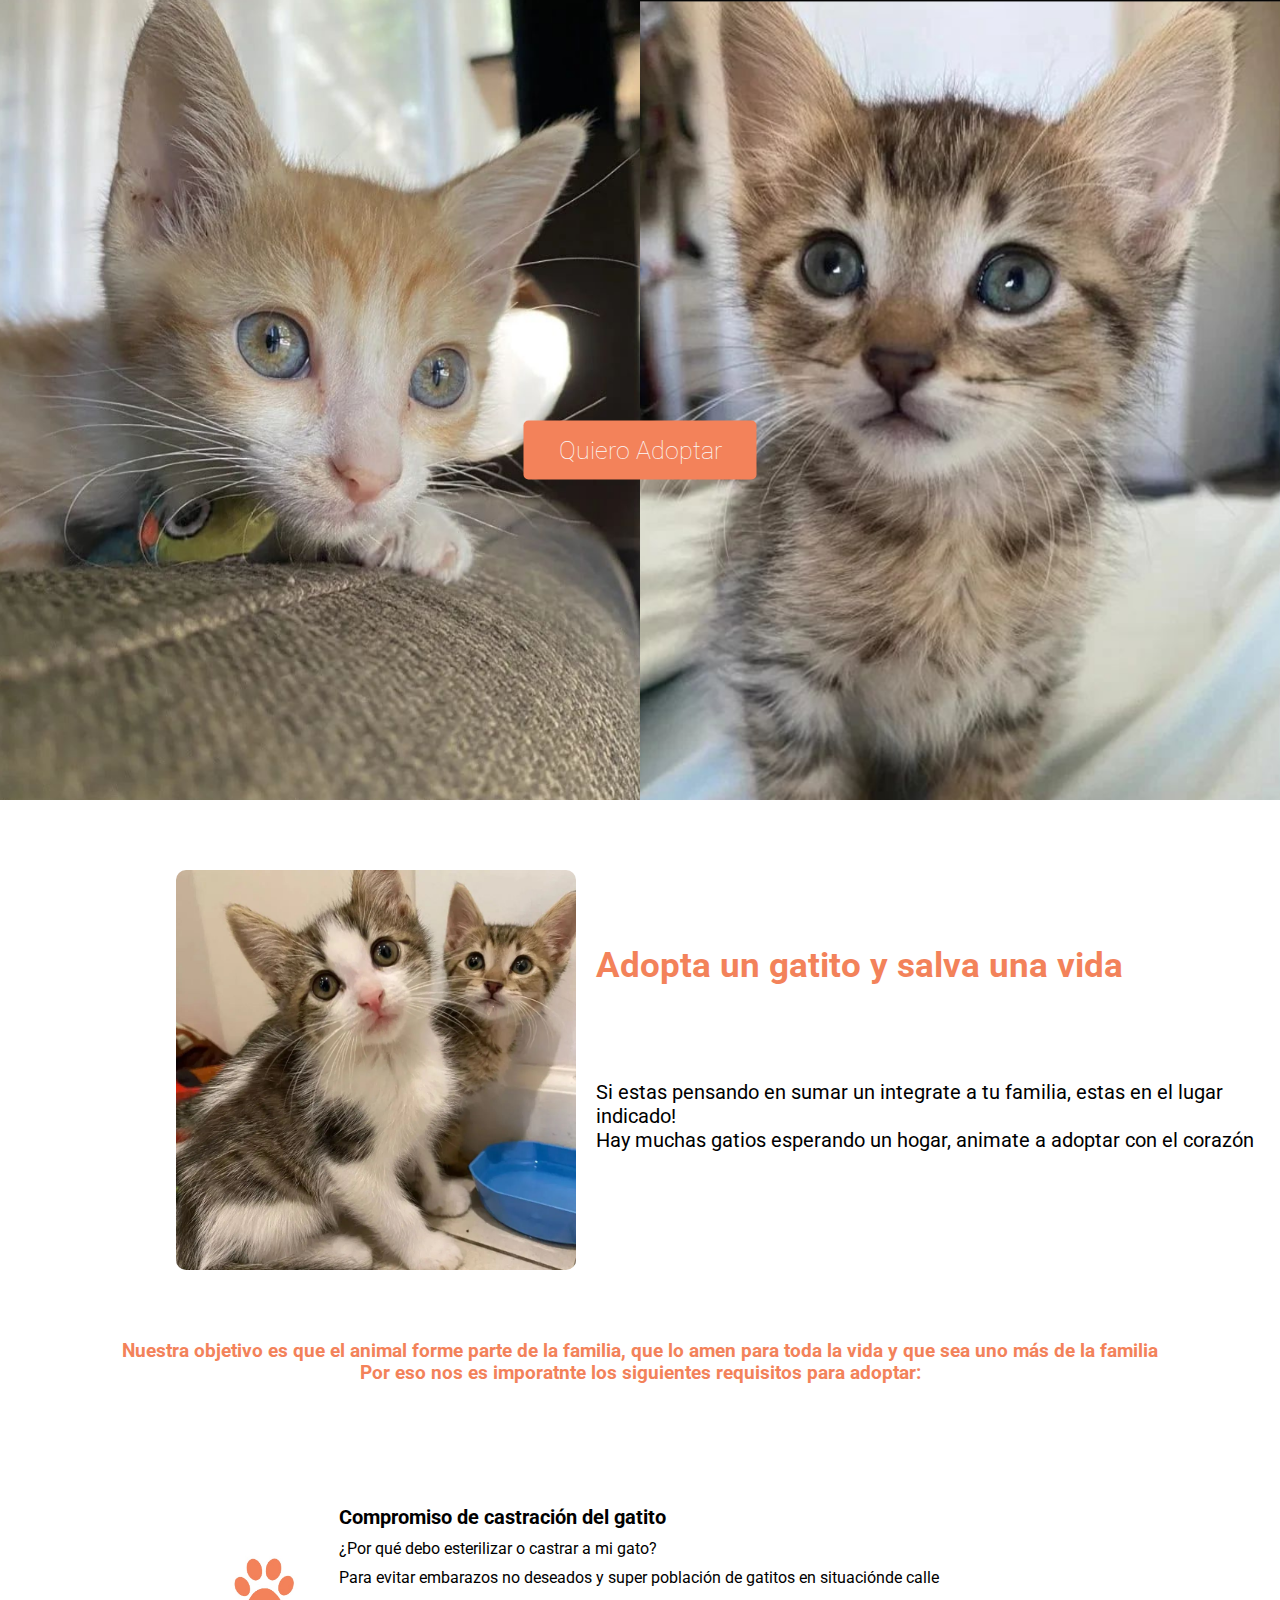
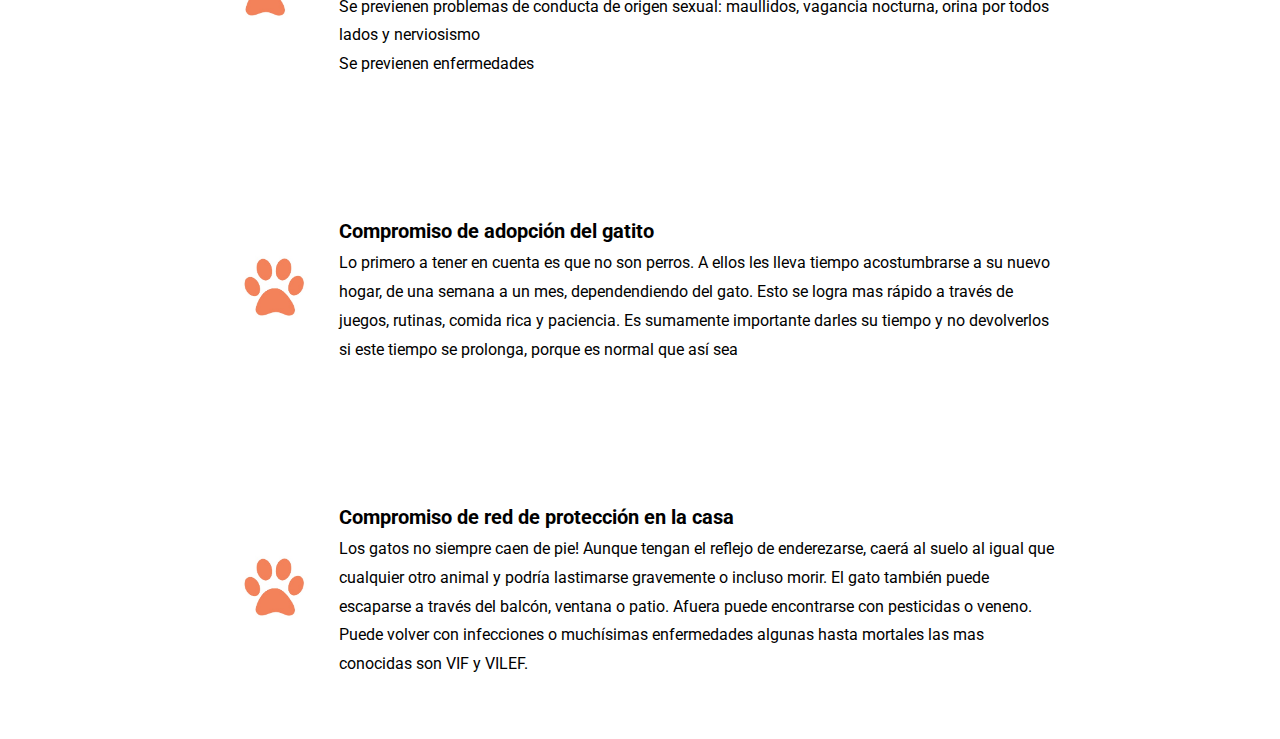
==== adopcion.html @ bbd06ab3 "Pagina de Adopcion" ====
<!DOCTYPE html>
<html lang="en">
<head>
    <meta charset="UTF-8">
    <meta http-equiv="X-UA-Compatible" content="IE=edge">
    <meta name="viewport" content="width=device-width, initial-scale=1.0">
    <title>Document</title>
    <link rel="stylesheet" href="./css/style.css">

    <link rel="preconnect" href="https://fonts.googleapis.com">
    <link rel="preconnect" href="https://fonts.gstatic.com" crossorigin>
    <link href="https://fonts.googleapis.com/css2?family=Roboto:wght@300;700&display=swap" rel="stylesheet">
</head>
<body>
    <main>
        <section class="contenedorDos">
            <div class="imgUno">
                <img src="./assets/img/croppedImage_1697125832078.png" alt="">
            </div>
            <div class="imgDos">
                <img src="./assets/img/Screenshot_20231012-124924_2.png" alt="">
            </div>
            <a href="https://docs.google.com/forms/d/1_hL55RnUliXHNb6SmDbfXed9pCL87Abb4MMdV_iZfkI/viewform?edit_requested=true" target="_blank">Quiero Adoptar</a>
        </section>

        <section>
            <article class="contenedorTres">
                <div class="contenedorImg">
                    <img src="./assets/img/Screenshot_20231012-225901_2.png" alt="Imagen de dos gatos" class="imgTres">
                </div>    
                    <h2>Adopta un gatito y salva una vida</h2>
                    <p>Si estas pensando en sumar un integrate a tu familia, estas en el lugar indicado! <br> Hay muchas gatios esperando un hogar, animate a adoptar con el corazón</p>
            </article>

            <article>
                <h3>Nuestra objetivo es que el animal forme parte de la familia, que lo amen para toda la vida y que sea uno más de la familia <br>
                    Por eso nos es imporatnte los siguientes requisitos para adoptar:</h3>
                    <section class="contenedorRequisitos">
                        <div class="castracion">
                            <div class="huella">
                                <img src="./assets/icon/huella-naranja.jpg" alt="Icono de huella" class="iconHuella">
                            </div>
                            <div class="requisitos">
                                <h5>Compromiso de castración del gatito</h5>
                                <p>   ¿Por qué debo esterilizar o castrar a mi gato? <br>
                                Para evitar embarazos no deseados y super población de gatitos en situaciónde calle <br>
                                Se previenen problemas de conducta de origen sexual: maullidos, vagancia nocturna, orina por todos lados y nerviosismo <br>
                                Se previenen enfermedades
                                </p>
                            </div> 
                        </div>
                        <div class="adopcion">
                                <div class="huella">
                                    <img src="./assets/icon/huella-naranja.jpg" alt="Icono de huella" class="iconHuella">
                                </div>
                                <div class="requisitos">
                                    <h5>Compromiso de adopción del gatito</h5>
                                    <p>  Lo primero a tener en cuenta es que no son perros. A ellos les lleva tiempo acostumbrarse a su nuevo hogar, de una semana a un mes, dependendiendo del gato. Esto se logra mas rápido a través de juegos, rutinas, comida rica y  paciencia. Es sumamente importante darles su tiempo y no devolverlos si este tiempo se prolonga, porque es normal que así sea</p>
                                </div>
                        </div>
                        <div class="red">
                                <div class="huella">
                                    <img src="./assets/icon/huella-naranja.jpg" alt="Icono de huella" class="iconHuella">
                                </div>
                                <div class="requisitos">
                                    <h5>Compromiso de red de protección en la casa</h5>
                                    <p>  Los gatos no siempre caen de pie! Aunque tengan el reflejo de enderezarse, caerá al suelo al igual que cualquier otro animal y podría lastimarse gravemente o incluso morir.
                                        El gato también puede escaparse a través del balcón, ventana o patio. Afuera puede encontrarse con pesticidas o veneno. Puede volver con infecciones o muchísimas enfermedades algunas hasta mortales las mas conocidas son VIF y VILEF.</p>
                                </div>
                        </div> 
                </section>
        </section>

    
    </main>
</body>
</html>
---- css/style.css ----
*{
    margin: 0;
    padding: 0;
    box-sizing: border-box;
}

body{
    font-family: 'Roboto', sans-serif;
}

.contenedorDos{
    padding: 0;
    margin: 0;
    display: grid;
    width: 100%;
    height: 50rem;
    grid-template-columns: repeat(2, 1fr);
    grid-template-rows: repeat(1, 1fr);

}

.imgUno {
    width: 100%;
    height: 50rem;
    grid-row: 1/2;
    position: relative;
}

.imgUno img{
    width: 100%;
    height: 100%;
    object-fit: cover;
}

.imgDos {
    width: 100%;
    height: 50rem;
    grid-row: 1/2;
    position: relative;
}

.imgDos img{
    width: 100%;
    height: 100%;
    object-fit: cover;



}

.contenedorDos a{
    text-decoration: none;
    background-color:  #F3825A;
    color: #fafafa;
    padding: .9375rem 2.1875rem;
    border-radius: .3125rem;
    border: 0px;
    font-size: 1.5625rem;
    position: absolute;
    top: 50%;
    left: 50%;
    transform: translate(-50%, -50%);
    font-weight: 100;
}

.contenedorDos a:hover{
    background-color: #cc633c;
}

.contenedorTres{
    margin: 4.375rem 0px;
    width: 100%;
    height: 25rem;
    display: grid;
    grid-template-columns: repeat(2, 45vw 55vw);
    grid-template-rows: repeat(2, 1fr);
    gap: 1.25rem;
}

.contenedorImg{
    grid-row: 1/3;
    justify-self: flex-end;

}

.contenedorImg img{
    width: 25rem;
    height: 25rem;
    border-radius: .625rem;
}

.contenedorImg img:hover{
    transform: translate(-15px);
    box-shadow: 0 0 16px 5px rgba(0, 0, 0, 0.2);
}

.contenedorTres h2{
    grid-row: 1/2 ;
    align-self: center;
    font-size: 2.1875rem;
    color: #F3825A;
}

.contenedorTres p{
    grid-row: 2/3 ;
    font-size: 1.25rem ;
}


article h3{
    text-align: center;
    color:  #F3825A;
}


.contenedorRequisitos{
    margin: auto;
    margin-top: 3.4375rem ;
    width: 65vw;
    line-height: 1.8;
}

.castracion{
    height: 18.75rem;
    justify-content: center;
    display: grid;
    grid-template-columns: 6.25rem 1fr;
    grid-row: 1, 1fr;
    gap: 15px;
    align-items: center;

}

.castracion .huella{
    grid-column: 1/2;
    justify-self: flex-start;
}

.castracion .requisitos{
    grid-column: 2/3;
    justify-self: flex-start;
align-items: center;
}


.adopcion{
    height: 18.75rem;
    justify-content: center;
    display: grid;
    grid-template-columns: 6.25rem 1fr;;
    grid-row: 1, 1fr;
    gap: 15px;
    align-items: center;
}

.adopcion .huella{
    grid-column: 1/2;
    justify-self: center;
}

.adopcion .requisitos{
    grid-column: 2/3;
}

.red{
    height: 18.75rem;
    justify-content: center;
    display: grid;
    grid-template-columns: 6.25rem 1fr;;
    grid-row: 1, 1fr;
    gap: 15px;
    align-items: center;
}

.red .huella{
    grid-column: 1/2;
    justify-self: center;
}

.red .requisitos{
    grid-column: 2/3;
}
.huella{
    width: 5rem;
    height: 5rem;
}

.huella img{
    width: 100%;
    height: 100%;
}

.requisitos h5{
    font-size: 1.25rem;
}

@media (max-width: 768px){
    .contenedorDos{
        background-image: url("../assets/img/croppedImage_1697125832078.png");
        height: 25rem;
        width: 100%;
        background-position: center center;
        background-size: cover;
        position: relative;
    }

    .contenedorDos .imgDos,.imgUno{
        display:none;
    }

    .contenedorTres{
        margin-bottom: 0;
        height: 18.75rem;
        gap: 0;
    }
    .contenedorTres .contenedorImg{
        height: 18.75rem;
        justify-self: center;


    }
    .contenedorImg img{
        margin-top: .625rem;
        height: 15.625rem;
        width: 15.625rem;

    }
    .contenedorTres h2{
        font-size: 1.25rem;
    }
    
    .contenedorTres p{
        font-size: 1rem;
        padding: 10px;
    }

    article h3{
        font-size: 1rem;
        padding: .625rem;
        margin: .625rem;
    }

    .contenedorRequisitos{
        margin-top: 0;
    }
    .red{
        height: 25rem;
    }

}

@media (max-width: 425px){
    .contenedorDos{
        height: 18.75rem;
    }

    .contenedorDos a{
        padding: .3125rem .9375rem;
        font-size: 1rem;
        font-weight: 80;
    }
    .contenedorTres{
        display: flex;
        flex-direction: column;
        height: 25rem;  
        margin-top: 2.5rem;
        margin-bottom: 0;
    }

    .contenedorTres h2{
        order: 1;
        margin-bottom: .9375rem;
    }

    .contenedorTres .contenedorImg{
        margin: auto;
        margin-top: 0;
        margin-bottom: 1.25rem;
        height: 12.5rem;
        order: 2;
    }
    .contenedorImg img{
        height: 12.5rem;
        width: 12.5rem;
        
    }

    .contenedorTres p{
        order: 3;
        font-size: 16px;
        margin: .3125rem;
        padding: .3125rem;
        text-align: center;
    }
    
    article h3{
        font-size: 1rem;
        margin: .75rem
    }

    .contenedorRequisitos{
        width: 100%;
        line-height: 1.3;
    }
    
    .castracion{
        height: 12.5rem;
        grid-template-columns: 2.5rem 1fr;
        gap: .625rem;
        align-items: center;

    }

    .castracion .huella{
        align-self: flex-start;
    }

    .castracion .requisitos{
        font-size: 1rem;
        align-self: flex-start;
        padding: 5px;
    }

    .huella{
        width: 2.5rem;
        height: 2.5rem;
    }
    
    .huella img{
        width: 100%;
        height: 100%;
    }
    
    .requisitos h5{
        font-size: 1.125rem;
    }

    .requisitos p{
        font-size: 1rem;
    }

    .adopcion{
        height: 15.625rem;
        grid-template-columns: 2.5rem 1fr;
        gap: .625rem;
        align-items: center;

    }

    .adopcion .huella{
        align-self: flex-start;
    }

    .adopcion .requisitos{
        font-size: 1rem;
        align-self: flex-start;
        padding: .9375rem
    }

    .red{
        height: 18.75rem;
        grid-template-columns: 2.5rem 1fr;
        gap: .625rem;
        align-items: center;

    }

    .red .huella{
        align-self: flex-start;
    }

    .red .requisitos{
        font-size: 1rem;
        align-self: flex-start;
        padding: .9375rem;
    }

    @media (max-width: 375px){
        .contenedorTres p{
            margin: .9375rem;
            padding: .3125rem;
            text-align: center;
        }
        .castracion, .adopcion, .red{
            grid-template-columns: 1.875rem 1fr;
            gap: 0;
        }

        .huella{
            width: 1.875rem;
            height: 1.875rem;
        }
    }
}
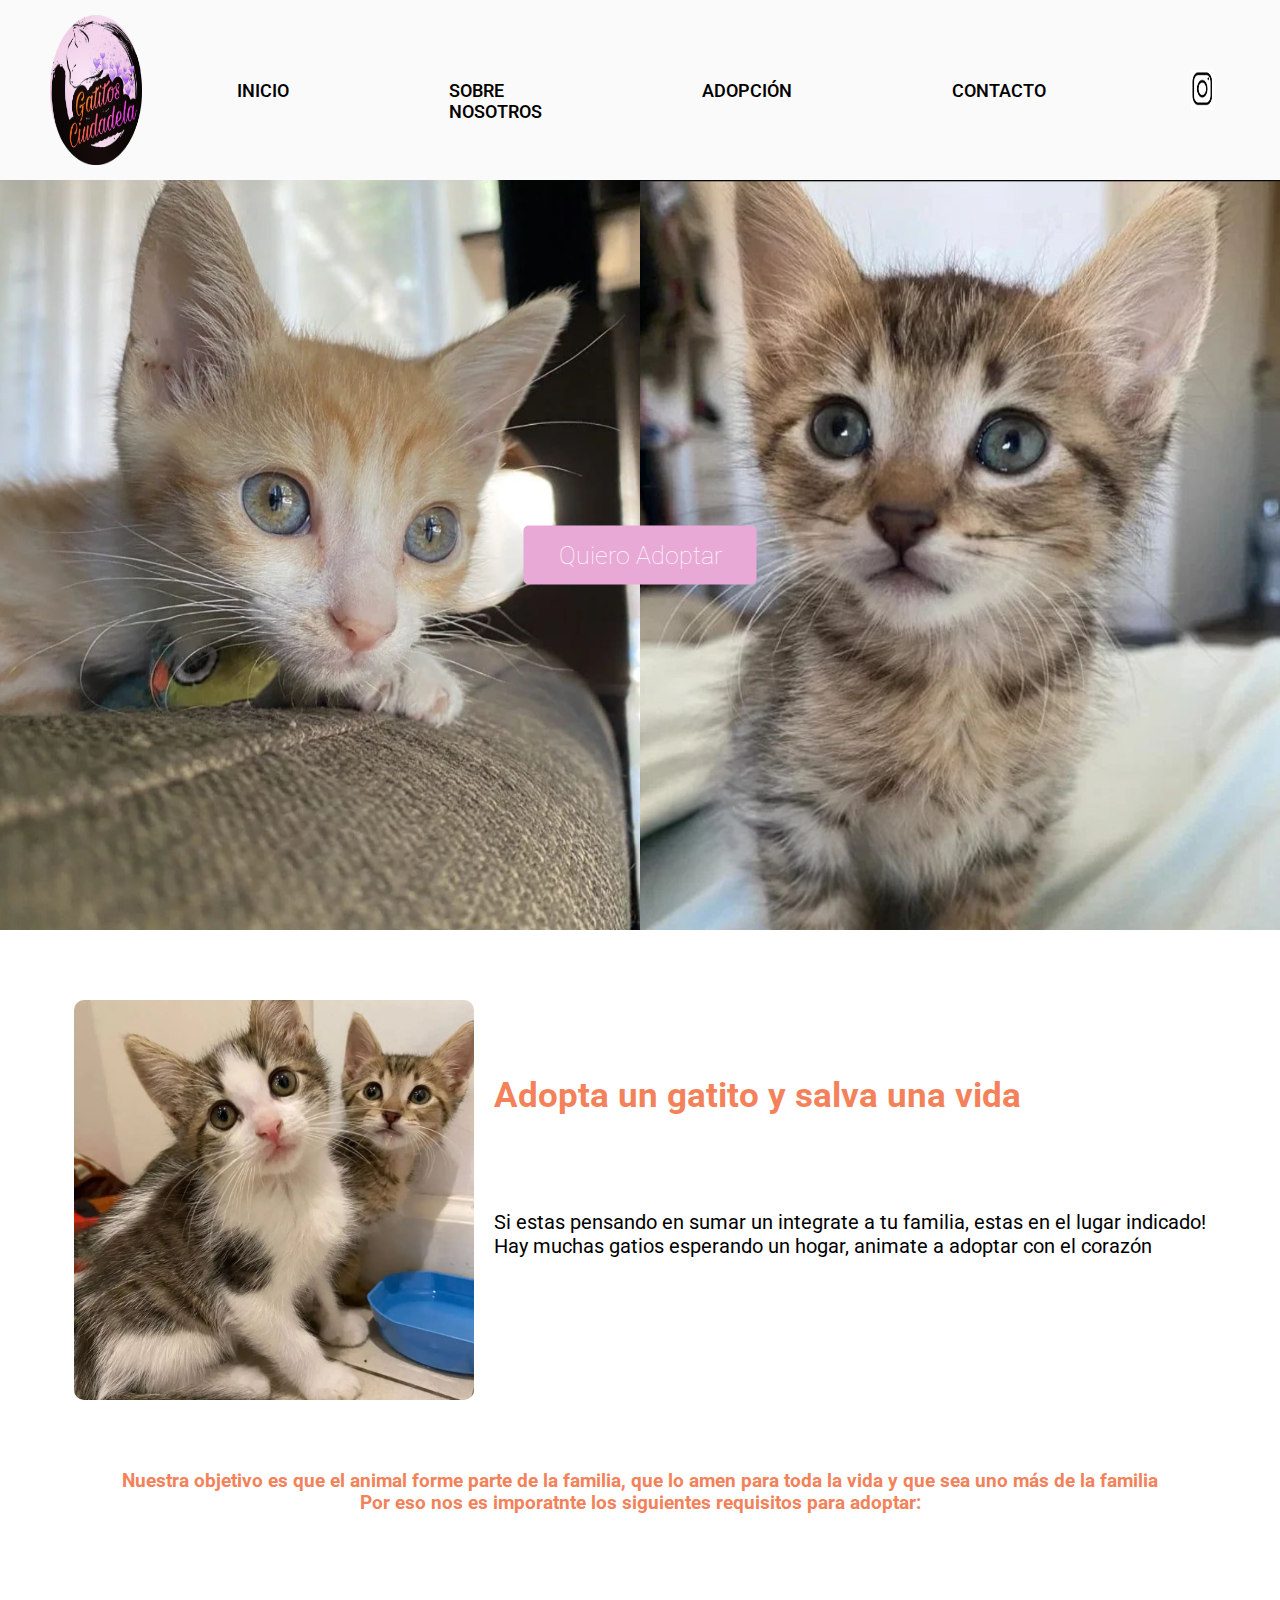
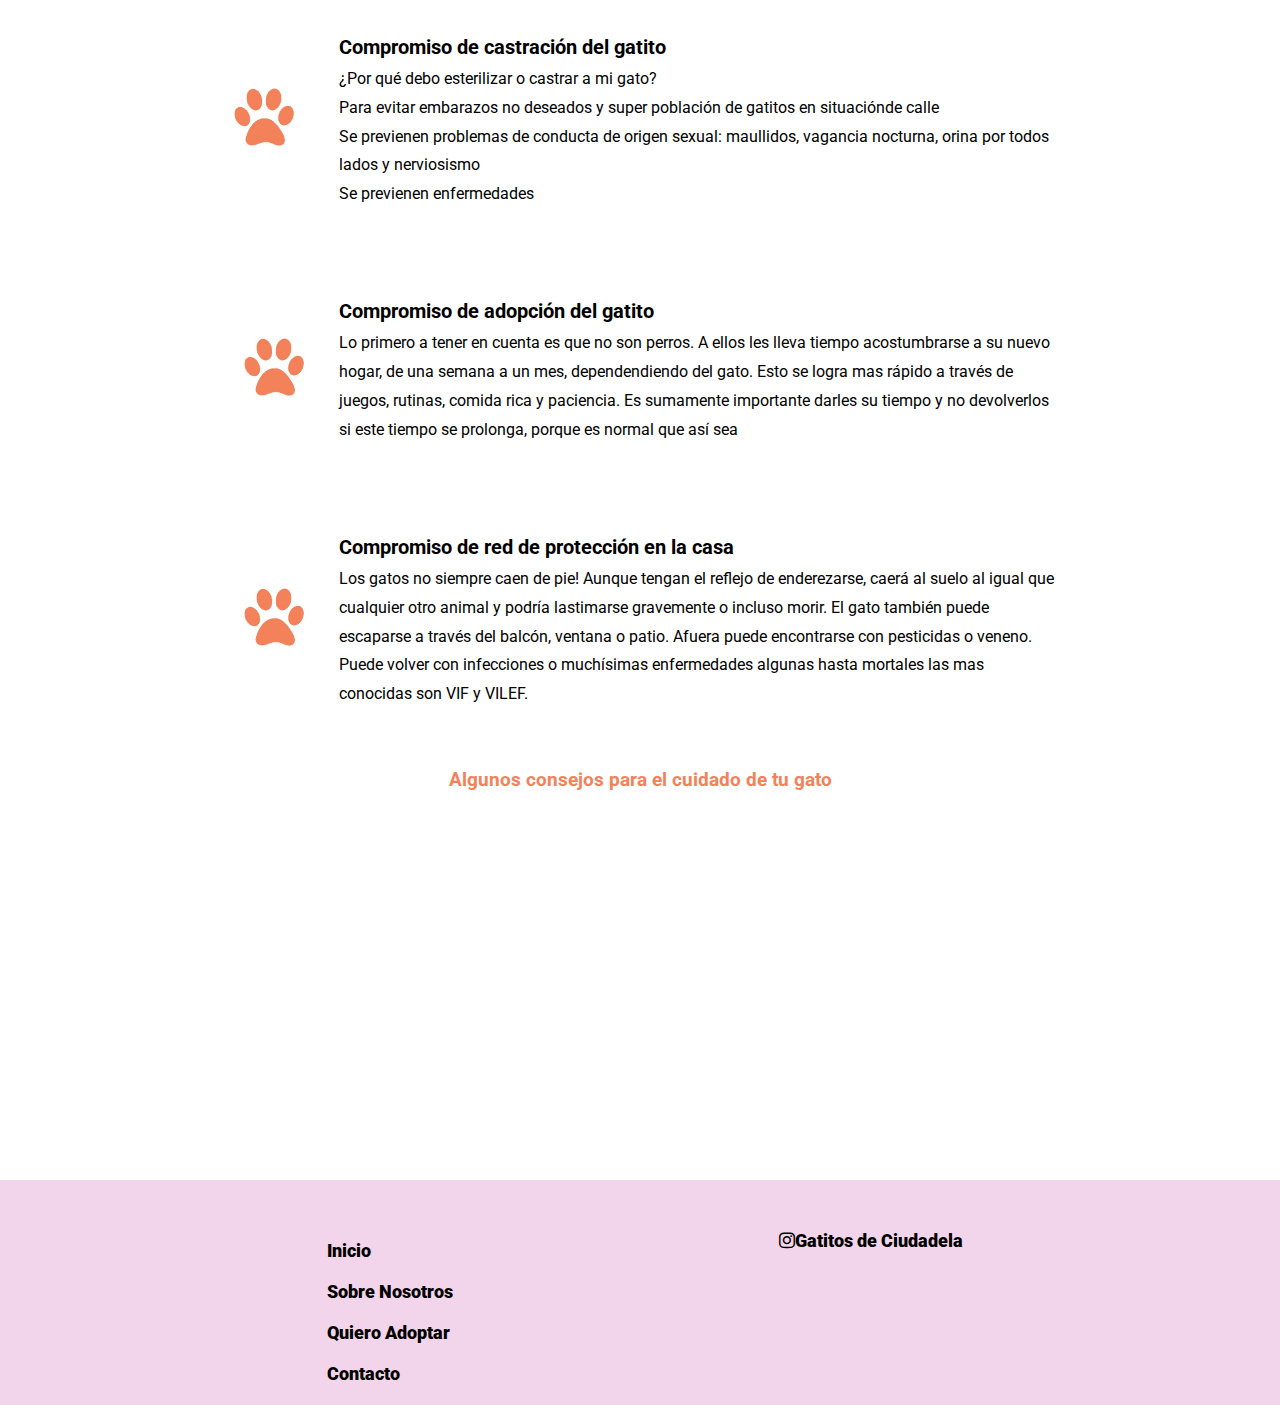
==== commit 8d94db37: "Se agrego un iframe" ====
--- a/adopcion.html
+++ b/adopcion.html
@@ -5,13 +5,37 @@
     <meta http-equiv="X-UA-Compatible" content="IE=edge">
     <meta name="viewport" content="width=device-width, initial-scale=1.0">
     <title>Document</title>
-    <link rel="stylesheet" href="./css/style.css">
+    <link rel="stylesheet" href="./css/adopcion.css">
 
     <link rel="preconnect" href="https://fonts.googleapis.com">
     <link rel="preconnect" href="https://fonts.gstatic.com" crossorigin>
     <link href="https://fonts.googleapis.com/css2?family=Roboto:wght@300;700&display=swap" rel="stylesheet">
+
+    <link rel="stylesheet" href="https://cdnjs.cloudflare.com/ajax/libs/font-awesome/6.4.2/css/all.min.css">
 </head>
+
+
 <body>
+    <header>
+        <div class="logo">
+            <img src="./assets/icon/logo.png" alt="">
+        </div>
+        <input type="checkbox" id="check">  
+        <nav class="navBar">
+                <ul>
+                    <li><a href="#">Inicio</a></li>
+                    <li><a href="#">Sobre Nosotros</a></li>
+                    <li><a href="#">Adopción</a></li>
+                    <li><a href="#">Contacto</a></li>
+                </ul>
+        </nav>    
+        <label for="check" class="checkbtn">
+                <i class="fas fa-bars"></i>
+        </label>
+        <a href="https://www.instagram.com/gatitosciudadela/?hl=es" target="_blank"  class="contenedorUno">    
+            <img src="./assets/img/insta.borde negro.jpg" alt="">
+        </a>
+    </header>
     <main>
         <section class="contenedorDos">
             <div class="imgUno">
@@ -68,10 +92,30 @@
                                         El gato también puede escaparse a través del balcón, ventana o patio. Afuera puede encontrarse con pesticidas o veneno. Puede volver con infecciones o muchísimas enfermedades algunas hasta mortales las mas conocidas son VIF y VILEF.</p>
                                 </div>
                         </div> 
-                </section>
+                    </section>    
+            </article>
         </section>
 
+        <section class="cuidados">
+            <h3>Algunos consejos para el cuidado de tu gato</h3>
+            <p>
+                <iframe width="560" height="315" src="https://www.youtube.com/embed/gOHDeMBoDN4?si=FuRTnOz1O22V-7Fc&amp;start=20" title="YouTube video player" frameborder="0" allow="accelerometer; autoplay; clipboard-write; encrypted-media; gyroscope; picture-in-picture; web-share"  allowfullscreen></iframe>
+            </p>
+        </section>
     
     </main>
+    <footer>
+        <section>
+            <ul>
+                <li><a href="">Inicio</a></li>
+                <li><a href="">Sobre Nosotros</a></li>
+                <li><a href="#">Quiero Adoptar</a></li>
+                <li><a href="">Contacto</a></li>
+            </ul>
+        </section>
+        <section>
+            <a href="https://www.instagram.com/gatitosciudadela/?hl=es" target="_blank"><i class="fa-brands fa-instagram" style="color: black;"></i>Gatitos de Ciudadela</a>
+        </section>
+    </footer>
 </body>
 </html>--- a/css/adopcion.css
+++ b/css/adopcion.css
@@ -0,0 +1,623 @@
+*{
+    margin: 0;
+    padding: 0;
+    box-sizing: border-box;
+}
+
+body{
+    font-family: 'Roboto', sans-serif;
+}
+
+/* NAVABAR */
+header{
+    height: 11.25rem;
+    width: 100%;
+    background-color: #fafafa;
+    display: flex;
+    justify-content: space-between;
+}
+.logo{
+    width: 9.375rem;
+    height: 9.375rem;
+    margin: .9375rem;
+    margin-left: 3.125rem ;
+}
+
+.logo img{
+    width: 100%;
+    height: 100%;
+}
+
+.navBar{
+    display: flex;
+
+}
+
+.navBar ul{
+    display: flex;
+    margin: 3.125rem 0;
+
+}
+
+.navBar ul li{
+    display: flex ;
+    list-style: none;
+    padding: 1.875rem 5rem;
+}
+
+.navBar ul li a{
+    color: black;
+    text-decoration: none;
+    font-size: 1.125rem;
+    text-transform: uppercase;
+    font-weight: 550;
+
+}
+
+.checkbtn, #closebtn{
+    margin: 4.0625rem 1.875rem;
+    font-size: 1.875rem;
+    color: black;
+    cursor: pointer;
+    display: none;
+}
+
+#check {
+    display: none;
+}
+
+.contenedorUno {
+    height: 2.5rem;
+    width: 2.5rem;
+    margin: 4.375rem 4.0625rem 4.0625rem 4.0625rem;
+}
+
+.contenedorUno  img{
+    height: 100%;
+    width: 100%;
+}
+
+
+
+/* MAIN */
+.contenedorDos{
+    display: grid;
+    width: 100%;
+    height: 46.875rem;
+    grid-template-columns: repeat(2, 1fr);
+    grid-template-rows: repeat(1, 1fr);
+    position: relative;
+}
+
+.imgUno {
+    width: 100%;
+    height: 46.875rem;
+    grid-row: 1/2;
+
+}
+
+.imgUno img{
+    width: 100%;
+    height: 100%;
+    object-fit: cover;
+}
+
+.imgDos {
+    width: 100%;
+    height: 46.875rem;
+    grid-row: 1/2;
+
+}
+
+.imgDos img{
+    width: 100%;
+    height: 100%;
+    object-fit: cover;
+}
+
+.contenedorDos a{
+    text-decoration: none;
+    background-color: #e9a9d7;
+    color: #fafafa;
+    padding: .9375rem 2.1875rem;
+    border-radius: .3125rem;
+    border: 0px;
+    font-size: 1.5625rem;
+    position: absolute;
+    top: 50%;
+    left: 50%;
+    transform: translate(-50%, -50%);
+    font-weight: 100;
+}
+
+.contenedorDos a:hover{
+    background-color: #f199d8;
+}
+
+.contenedorTres{
+    margin: 4.375rem 0px;
+    width: 100%;
+    height: 25rem;
+    display: grid;
+    grid-template-columns: repeat(2 1fr);
+    grid-template-rows: repeat(2, 1fr);
+    gap: 1.25rem;
+}
+
+.contenedorImg{
+    grid-row: 1/3;
+    justify-self: flex-end;
+
+}
+
+.contenedorImg img{
+    width: 25rem;
+    height: 25rem;
+    border-radius: .625rem;
+}
+
+.contenedorImg img:hover{
+    transform: translate(-15px);
+    box-shadow: 0 0 16px 5px rgba(0, 0, 0, 0.2);
+}
+
+.contenedorTres h2{
+    grid-row: 1/2 ;
+    align-self: center;
+    font-size: 2.1875rem;
+    color: #F3825A;
+}
+
+.contenedorTres p{
+    grid-row: 2/3 ;
+    font-size: 1.25rem ;
+}
+
+
+article h3{
+    text-align: center;
+    color:  #F3825A;
+}
+
+
+.contenedorRequisitos{
+    margin: auto;
+    margin-top: 3.4375rem ;
+    width: 65vw;
+    line-height: 1.8;
+}
+
+.castracion, .adopcion, .red{
+    height: 18.75rem;
+    justify-content: center;
+    display: grid;
+    grid-template-columns: 6.25rem 1fr;
+    grid-row: 1, 1fr;
+    gap: 15px;
+    align-items: center;
+
+}
+.adopcion{
+    height: 12.5rem;
+}
+
+.castracion .huella{
+    grid-column: 1/2;
+    justify-self: flex-start;
+}
+
+.castracion .requisitos{
+    grid-column: 2/3;
+    justify-self: flex-start;
+}
+
+.adopcion .huella{
+    grid-column: 1/2;
+    justify-self: center;
+}
+
+.adopcion .requisitos{
+    grid-column: 2/3;
+}
+
+.red .huella{
+    grid-column: 1/2;
+    justify-self: center;
+}
+
+.red .requisitos{
+    grid-column: 2/3;
+}
+.huella{
+    width: 5rem;
+    height: 5rem;
+}
+
+.huella img{
+    width: 100%;
+    height: 100%;
+}
+
+.requisitos h5{
+    font-size: 1.25rem;
+}
+
+.cuidados{
+    width: 100%;
+}
+.cuidados h3{
+    text-align: center;
+    color:  #F3825A;
+    margin-bottom: 1.875rem;
+    align-self: center;
+}
+
+.cuidados p{
+    text-align: center;
+}
+
+footer{
+    margin-top: 2.5rem;
+    background-color: #F2D5EA;
+    height: 25vh;
+    width: 100%;
+    padding: 3.125rem 0;
+    font-size: 1.125rem;
+    display: flex;
+    flex-wrap: wrap;
+    justify-content: space-evenly;
+}
+
+footer a{
+    text-decoration: none;
+    color: black;
+    font-weight: 900;
+}
+footer li{
+    list-style: none;
+    padding: .625rem;
+}
+
+@media (max-width: 1024px){
+    .contenedorUno{
+        display: none;
+    }
+
+    .checkbtn{
+        display: block;
+    }
+
+    #closebtn{
+        right: 0;
+        top: 80;
+        display: block;
+    }
+
+    .navBar{
+        background-color: #F2D5EA;
+
+    }
+
+
+    .navBar ul{
+        width: 100%;
+        height: 35vh;
+        background-color: #F2D5EA;
+        top: 80;
+        transition: all .5s;
+        flex-direction: column;
+        justify-items: center;
+        visibility: hidden;
+    }
+
+    .navBar ul li{
+        margin: 0;
+        padding: 15px;
+    }
+
+    .navBar ul li a{
+        font-size: 1rem;
+    }
+
+    #check:checked ~ * ul{
+        visibility: visible;
+    }
+
+    #check:checked ~ #closebtn {
+        display: block;
+    }
+
+}
+@media (max-width: 768px){
+    .logo{
+    height: 7.5rem;
+    width: 7.5rem;
+    margin-top: 1.875rem;
+    }
+
+    .logo img{
+        width: 100%;
+        height: 100%;
+    }
+    .contenedorUno {
+        display: none;
+    }
+
+    .checkbtn{
+        display: block;
+    }
+
+
+    .navBar ul{
+        position:fixed;
+        width: 100%;
+        height: 35vh;
+        background-color: #F2D5EA;
+        top: 80;
+        transition: all .5s;
+        flex-direction: column;
+        justify-items: center;
+        visibility: hidden;
+    }
+
+    .navBar ul li {
+        display: block;
+    }
+
+    .navBar li a{
+        font-size: 1.125rem;
+    }
+
+    #check:checked ~ * ul{
+        visibility: visible;
+    } 
+    
+
+    #check:checked ~ ul {
+        visibility: hidden;
+    } 
+
+    .contenedorDos{
+        background-image: url("../assets/img/croppedImage_1697125832078.png");
+        height: 25rem;
+        width: 100%;
+        background-position: center center;
+        background-size: cover;
+        position: relative;
+    }
+
+    .contenedorDos .imgDos,.imgUno{
+        display:none;
+    }
+
+    .contenedorTres{
+        grid-template-columns: 18.75rem 25rem;
+        margin: 1.875rem auto;
+        height: 18.75rem;
+        gap: .3125rem;
+
+    }
+    .contenedorTres .contenedorImg{
+        height: 18.75rem;
+        justify-self: center;
+
+    }
+    .contenedorImg img{
+        margin-top: .625rem;
+        height: 15.625rem;
+        width: 15.625rem;
+
+    }
+    .contenedorTres h2{
+        font-size: 1.25rem;
+    }
+
+    .contenedorTres p{
+        font-size: 1rem;
+        padding: 10px;
+    }
+
+    article h3{
+        width: 80%;
+        font-size: 1rem;
+        padding: .625rem;
+    }
+
+    .contenedorRequisitos{
+        margin-top: 0;
+        overflow: hidden;
+    }
+    .red{
+        height: 25rem;
+    }
+
+}
+
+@media (max-width: 425px){
+    .logo{
+        height: 6.25rem;
+        width: 6.25rem;
+        margin-top: 1.875rem;
+        margin-left: .9375rem;
+        }
+    
+        .logo img{
+            width: 100%;
+            height: 100%;
+        }
+
+    .contenedorDos{
+        height: 18.75rem;
+    }
+
+    .contenedorDos a{
+        padding: .3125rem .9375rem;
+        font-size: 1rem;
+        font-weight: 80;
+    }
+    .contenedorTres{
+        display: flex;
+        flex-direction: column;
+        height: 25rem;
+        margin-top: 2.5rem;
+        margin-bottom: 0;
+    }
+
+    .contenedorTres h2{
+        order: 1;
+        margin-bottom: .9375rem;
+    }
+
+    .contenedorTres .contenedorImg{
+        margin: auto;
+        margin-top: 0;
+        margin-bottom: 1.25rem;
+        height: 12.5rem;
+        order: 2;
+    }
+    .contenedorImg img{
+        height: 12.5rem;
+        width: 12.5rem;
+
+    }
+
+    .contenedorTres p{
+        order: 3;
+        font-size: 16px;
+        margin: 1.875rem 12px;
+        text-align: center;
+    }
+
+    article h3{
+        font-size: 1rem;
+        margin: auto;
+        margin-bottom: 1.25rem;
+    }
+
+    .contenedorRequisitos{
+        width: 100%;
+        line-height: 1.3;
+    }
+
+    .castracion{
+        height: 12.5rem;
+        grid-template-columns: 2.5rem 1fr;
+        gap: .625rem;
+        align-items: center;
+
+    }
+
+    .castracion .huella{
+        align-self: flex-start;
+    }
+
+    .castracion .requisitos{
+        font-size: 1rem;
+        align-self: flex-start;
+        padding: 5px;
+    }
+
+    .huella{
+        width: 2.5rem;
+        height: 2.5rem;
+    }
+
+    .huella img{
+        width: 100%;
+        height: 100%;
+    }
+
+    .requisitos h5{
+        font-size: 1.125rem;
+    }
+
+    .requisitos p{
+        font-size: 1rem;
+    }
+
+    .adopcion{
+        height: 15.625rem;
+        grid-template-columns: 2.5rem 1fr;
+        gap: .625rem;
+        align-items: center;
+
+    }
+
+    .adopcion .huella{
+        align-self: flex-start;
+    }
+
+    .adopcion .requisitos{
+        font-size: 1rem;
+        align-self: flex-start;
+        padding: .9375rem
+    }
+
+    .red{
+        height: 18.75rem;
+        grid-template-columns: 2.5rem 1fr;
+        gap: .625rem;
+        align-items: center;
+
+    }
+
+    .red .huella{
+        align-self: flex-start;
+    }
+
+    .red .requisitos{
+        font-size: 1rem;
+        align-self: flex-start;
+        padding: .9375rem;
+    }
+
+    iframe{
+        width: 18.75rem;
+        height: 18.75rem;
+    }
+
+    footer{
+        height: 30vh;
+    }
+    
+    footer a{
+        text-decoration: none;
+        color: black;
+        font-weight: 500;
+    }
+    footer li{
+        list-style: none;
+        padding: .625rem;
+    }
+    @media (max-width: 375px){
+        .contenedorTres p{
+            margin: .9375rem;
+            padding: .3125rem;
+            text-align: center;
+        }
+        .castracion, .adopcion, .red{
+            grid-template-columns: 1.875rem 1fr;
+            gap: 0;
+            margin-bottom: 3.75rem;
+        }
+        .castracion{
+            margin-bottom: 5rem;
+        }
+
+        .huella{
+            width: 1.875rem;
+            height: 1.875rem;
+        }
+
+        footer{
+            height: 35vh;
+        }
+        .cuidados{
+            margin-bottom: 1.25rem;
+        }
+
+        footer section a{
+            margin-top: 1.25rem;
+        }
+    }
+}